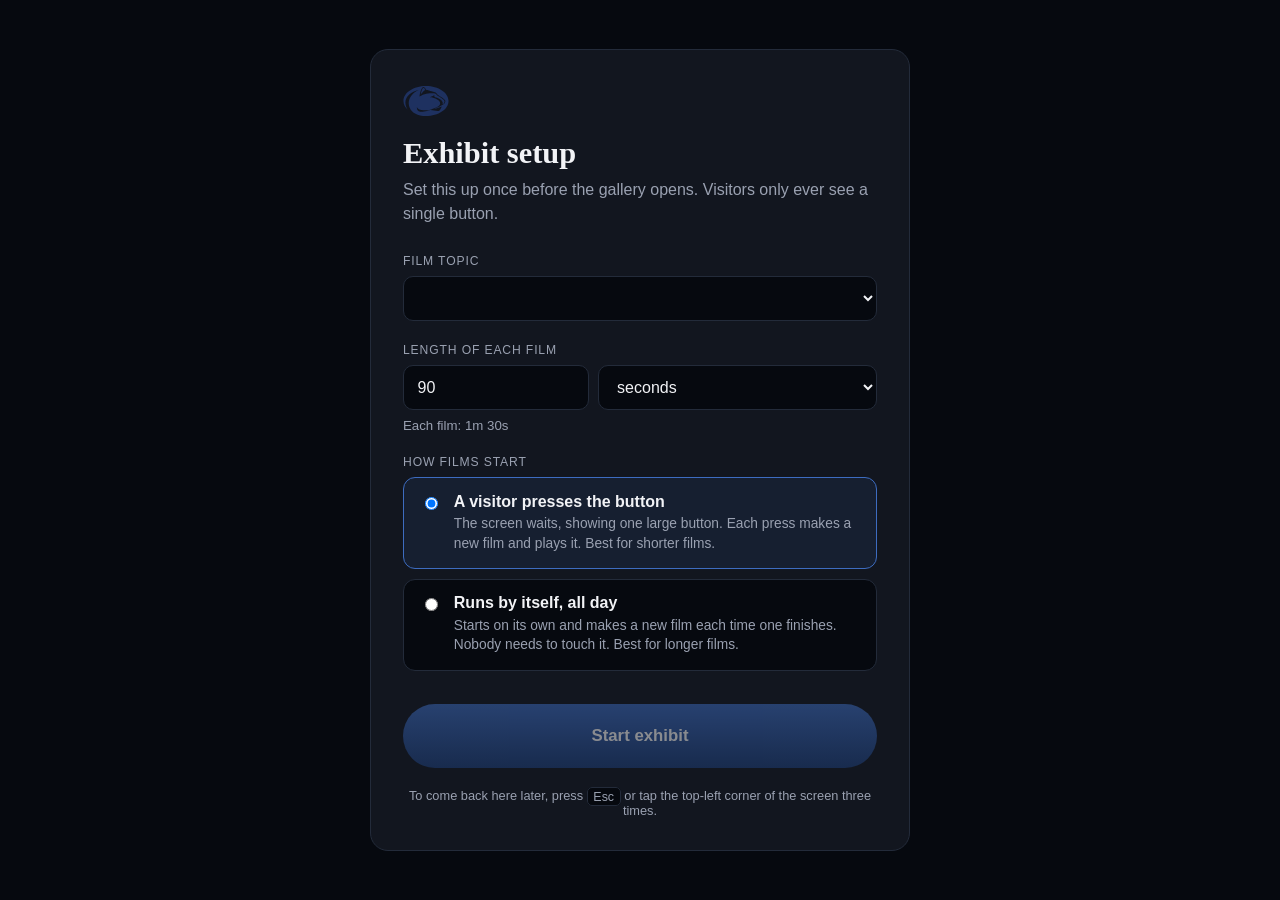
==== web/frontend/exhibit.html @ 53cdd90f "Add exhibit mode: a gallery view at /exhibit The console at / is a researcher's instrument - two dro" ====
<!DOCTYPE html>
<html lang="en">
<head>
  <meta charset="UTF-8" />
  <meta name="viewport" content="width=device-width, initial-scale=1.0, viewport-fit=cover" />
  <title>Dynamic Documentary Engine — Exhibit</title>
  <link rel="stylesheet" href="exhibit.css" />
</head>
<body>

  <!-- ================================================================
       SETUP — staff only. Choose the topic and length once, then start.
       Never seen again until someone deliberately exits the exhibit.
       ================================================================ -->
  <section id="setup" class="setup">
    <div class="setup-card">
      <img class="setup-logo" src="psu-logo.svg" alt="Pennsylvania State University" />
      <h1>Exhibit setup</h1>
      <p class="setup-sub">
        Set this up once before the gallery opens. Visitors only ever see a
        single button.
      </p>

      <label class="setup-field">
        <span class="setup-label">Film topic</span>
        <select id="setup-collection"></select>
      </label>
      <p id="setup-collection-hint" class="setup-hint hidden"></p>

      <label class="setup-field">
        <span class="setup-label">Length of each film</span>
        <span class="setup-duration">
          <input type="number" id="setup-duration" min="1" max="36000" step="1" value="90" />
          <select id="setup-unit">
            <option value="seconds">seconds</option>
            <option value="minutes">minutes</option>
          </select>
        </span>
      </label>
      <p id="setup-duration-hint" class="setup-hint muted"></p>

      <fieldset class="setup-field setup-modes">
        <legend class="setup-label">How films start</legend>

        <label class="mode-option">
          <input type="radio" name="exhibit-mode" value="visitor" checked />
          <span class="mode-body">
            <span class="mode-name">A visitor presses the button</span>
            <span class="mode-desc">
              The screen waits, showing one large button. Each press makes a
              new film and plays it. Best for shorter films.
            </span>
          </span>
        </label>

        <label class="mode-option">
          <input type="radio" name="exhibit-mode" value="continuous" />
          <span class="mode-body">
            <span class="mode-name">Runs by itself, all day</span>
            <span class="mode-desc">
              Starts on its own and makes a new film each time one finishes.
              Nobody needs to touch it. Best for longer films.
            </span>
          </span>
        </label>
      </fieldset>

      <button id="setup-start" type="button" class="setup-start">Start exhibit</button>

      <p class="setup-foot">
        To come back here later, press <kbd>Esc</kbd> or tap the top-left
        corner of the screen three times.
      </p>
    </div>
  </section>

  <!-- ================================================================
       EXHIBIT — what the public sees. One state visible at a time.
       ================================================================ -->
  <main id="stage" class="stage hidden">

    <!-- Waiting for a visitor. -->
    <section id="attract" class="panel attract hidden">
      <div class="attract-inner">
        <p class="attract-eyebrow">Pennsylvania State University · College of IST</p>
        <h1 class="attract-title">Dynamic Documentary Engine</h1>
        <p class="attract-tagline">
          No two films are the same. Press the button and one will be made
          for you, right now.
        </p>
        <button id="make-btn" type="button" class="make-btn">
          <span class="make-btn-label">Make my film</span>
        </button>
      </div>
    </section>

    <!-- Building the film. -->
    <section id="working" class="panel working hidden">
      <div class="working-inner">
        <h2 class="working-title">Making your film…</h2>
        <p id="working-detail" class="working-detail">Choosing the shots</p>
        <div class="progress-track" role="progressbar" aria-labelledby="working-detail"
             aria-valuemin="0" aria-valuemax="100" aria-valuenow="0" id="progress-bar">
          <div id="progress-fill" class="progress-fill"></div>
        </div>
        <p class="working-note">Every film is assembled from scratch. This takes a moment.</p>
        <button id="working-cancel" type="button" class="ghost-btn">Stop</button>
      </div>
    </section>

    <!-- Playing. Video fills the screen. -->
    <section id="screening" class="panel screening hidden">
      <video id="exhibit-player" playsinline></video>
      <div id="screening-overlay" class="screening-overlay">
        <button id="replay-btn" type="button" class="ghost-btn">Play again</button>
        <button id="another-btn" type="button" class="ghost-btn">Make another</button>
      </div>
    </section>

    <!-- Something went wrong. Never leaves the wall blank. -->
    <section id="failure" class="panel failure hidden">
      <div class="failure-inner">
        <h2>That film didn't finish</h2>
        <p id="failure-detail" class="failure-detail"></p>
        <button id="retry-btn" type="button" class="make-btn">Try again</button>
      </div>
    </section>

    <!-- Invisible corner target: three taps returns to setup. -->
    <button id="escape-hatch" class="escape-hatch" type="button"
            aria-label="Exhibit settings"></button>
  </main>

  <script src="exhibit.js"></script>
</body>
</html>
---- web/frontend/exhibit.css ----
/* ==========================================================================
   exhibit.css — gallery/kiosk view
   --------------------------------------------------------------------------
   Deliberately not a variant of style.css. The console is read at desk
   distance by someone who knows the system; this is read across a room by
   someone who has never seen it. Everything here is bigger, darker, and
   carries far less on screen at once.

   Dark only, on purpose: a bright screen in a dim gallery is a lamp, and
   the film itself should be the brightest thing in the room.
   ========================================================================== */

:root {
  --bg: #06090f;
  --surface: #12161f;
  --border: #232b3a;
  --text: #f2f3f6;
  --muted: #9aa1b1;
  --accent: #1e407c;
  --accent-bright: #3d6cc0;
  --danger: #e03e44;

  --serif: Georgia, "Times New Roman", serif;
  --sans: -apple-system, BlinkMacSystemFont, "Segoe UI", Helvetica, Arial, sans-serif;

  /* Comfortably above the 44px accessible minimum — this is a touchscreen
     that strangers use once, standing up. */
  --touch-min: 64px;
}

* { box-sizing: border-box; }

html, body {
  margin: 0;
  height: 100%;
  background: var(--bg);
  color: var(--text);
  font-family: var(--sans);
  -webkit-font-smoothing: antialiased;
}

body { overflow: hidden; }          /* a kiosk never scrolls */

.hidden { display: none !important; }

/* ==========================================================================
   Setup — staff-facing, so it can look like an ordinary form
   ========================================================================== */

.setup {
  height: 100%;
  overflow-y: auto;
  display: flex;
  align-items: center;
  justify-content: center;
  padding: 2rem 1.25rem;
}

.setup-card {
  width: 100%;
  max-width: 540px;
  background: var(--surface);
  border: 1px solid var(--border);
  border-radius: 18px;
  padding: 2.25rem 2rem 2rem;
}

.setup-logo { width: 46px; height: auto; display: block; margin-bottom: 1.25rem; }

.setup h1 {
  font-family: var(--serif);
  font-size: 1.9rem;
  margin: 0 0 0.4rem;
}

.setup-sub { color: var(--muted); margin: 0 0 1.75rem; line-height: 1.5; }

.setup-field { display: block; margin-bottom: 1.4rem; }

.setup-label {
  display: block;
  font-size: 0.76rem;
  text-transform: uppercase;
  letter-spacing: 0.07em;
  color: var(--muted);
  margin-bottom: 0.5rem;
}

.setup select,
.setup input[type="number"] {
  background: var(--bg);
  border: 1px solid var(--border);
  border-radius: 10px;
  color: var(--text);
  font-size: 1rem;
  padding: 0.75rem 0.85rem;
  width: 100%;
  font-family: inherit;
}

.setup select:focus,
.setup input[type="number"]:focus {
  outline: none;
  border-color: var(--accent-bright);
}

.setup-duration { display: flex; gap: 0.6rem; }
.setup-duration input[type="number"] { flex: 1 1 40%; }
.setup-duration select { flex: 1 1 60%; }

.setup-hint { font-size: 0.83rem; margin: -0.9rem 0 1.4rem; color: var(--danger); }
.setup-hint.muted { color: var(--muted); }

.setup-modes { border: none; padding: 0; margin: 0 0 1.5rem; }
.setup-modes legend { padding: 0; }

.mode-option {
  display: flex;
  gap: 0.8rem;
  align-items: flex-start;
  background: var(--bg);
  border: 1px solid var(--border);
  border-radius: 12px;
  padding: 0.9rem 1rem;
  margin-bottom: 0.6rem;
  cursor: pointer;
  transition: border-color 0.15s ease;
}

.mode-option:hover { border-color: var(--accent-bright); }
.mode-option:has(input:checked) { border-color: var(--accent-bright); background: rgba(61, 108, 192, 0.1); }
.mode-option input { margin-top: 0.25rem; flex: none; }
.mode-body { display: flex; flex-direction: column; gap: 0.2rem; }
.mode-name { font-weight: 600; }
.mode-desc { color: var(--muted); font-size: 0.86rem; line-height: 1.45; }

.setup-start {
  width: 100%;
  min-height: var(--touch-min);
  background: linear-gradient(180deg, var(--accent-bright), var(--accent));
  color: #fff;
  border: none;
  border-radius: 999px;
  font-size: 1.05rem;
  font-weight: 600;
  font-family: inherit;
  cursor: pointer;
}

.setup-start:hover { filter: brightness(1.08); }
.setup-start:disabled { opacity: 0.5; cursor: default; filter: none; }

.setup-foot { color: var(--muted); font-size: 0.8rem; margin: 1.25rem 0 0; text-align: center; }

kbd {
  background: var(--bg);
  border: 1px solid var(--border);
  border-radius: 5px;
  padding: 0.1rem 0.35rem;
  font-family: inherit;
  font-size: 0.78rem;
}

/* ==========================================================================
   Stage — the public view. One panel visible at a time, each filling
   the screen so there is never a question of where to look.
   ========================================================================== */

.stage { position: relative; height: 100%; }

.panel {
  position: absolute;
  inset: 0;
  display: flex;
  align-items: center;
  justify-content: center;
  padding: 4vmin;
  text-align: center;
}

/* --- Attract ------------------------------------------------------------ */

.attract-inner { max-width: 30ch; }

.attract-eyebrow {
  font-size: clamp(0.7rem, 1.4vmin, 0.95rem);
  letter-spacing: 0.14em;
  text-transform: uppercase;
  color: var(--muted);
  margin: 0 0 2vmin;
}

.attract-title {
  font-family: var(--serif);
  /* Scales with the display so it reads the same on a laptop and a
     wall-mounted screen without hand-tuned breakpoints. */
  font-size: clamp(2rem, 7vmin, 5.5rem);
  line-height: 1.05;
  margin: 0 0 2.5vmin;
}

.attract-tagline {
  font-size: clamp(1rem, 2.3vmin, 1.6rem);
  line-height: 1.5;
  color: var(--muted);
  margin: 0 0 6vmin;
}

.make-btn {
  min-height: max(var(--touch-min), 11vmin);
  padding: 0 clamp(2rem, 5vmin, 4.5rem);
  background: linear-gradient(180deg, var(--accent-bright), var(--accent));
  color: #fff;
  border: none;
  border-radius: 999px;
  font-family: inherit;
  font-size: clamp(1.05rem, 2.6vmin, 2rem);
  font-weight: 600;
  cursor: pointer;
  box-shadow: 0 1.5vmin 4vmin -1.5vmin rgba(61, 108, 192, 0.75);
  /* Slow, calm pulse — an invitation across a room, not an alarm. */
  animation: breathe 3.4s ease-in-out infinite;
}

.make-btn:hover { filter: brightness(1.1); }
.make-btn:active { transform: scale(0.98); }

@keyframes breathe {
  0%, 100% { transform: scale(1); }
  50%      { transform: scale(1.035); }
}

/* Respect a reduced-motion preference — the pulse is decoration. */
@media (prefers-reduced-motion: reduce) {
  .make-btn { animation: none; }
}

/* --- Working ------------------------------------------------------------ */

.working-inner { max-width: 34ch; width: 100%; }

.working-title {
  font-family: var(--serif);
  font-size: clamp(1.6rem, 5vmin, 3.4rem);
  margin: 0 0 1.5vmin;
}

.working-detail {
  font-size: clamp(0.95rem, 2.1vmin, 1.4rem);
  color: var(--muted);
  margin: 0 0 4vmin;
  min-height: 1.5em;              /* no reflow as the text changes */
}

.progress-track {
  height: 0.9vmin;
  min-height: 6px;
  background: var(--surface);
  border-radius: 999px;
  overflow: hidden;
  margin-bottom: 3vmin;
}

.progress-fill {
  height: 100%;
  width: 0%;
  background: linear-gradient(90deg, var(--accent), var(--accent-bright));
  border-radius: 999px;
  transition: width 0.4s ease;
}

.working-note {
  color: var(--muted);
  font-size: clamp(0.8rem, 1.6vmin, 1rem);
  margin: 0 0 4vmin;
}

.ghost-btn {
  min-height: var(--touch-min);
  padding: 0 2rem;
  background: transparent;
  border: 1px solid var(--border);
  border-radius: 999px;
  color: var(--muted);
  font-family: inherit;
  font-size: clamp(0.9rem, 1.8vmin, 1.1rem);
  cursor: pointer;
  transition: color 0.15s ease, border-color 0.15s ease;
}

.ghost-btn:hover { color: var(--text); border-color: var(--muted); }

/* --- Screening ---------------------------------------------------------- */

.screening { padding: 0; background: #000; }

#exhibit-player {
  width: 100%;
  height: 100%;
  object-fit: contain;            /* never crop the film to fill the frame */
  background: #000;
}

/* Controls sit over the film and fade out, so the piece plays clean but a
   visitor can still act without hunting for anything. */
.screening-overlay {
  position: absolute;
  bottom: 0; left: 0; right: 0;
  display: flex;
  gap: 1rem;
  justify-content: center;
  padding: 3vmin;
  background: linear-gradient(180deg, transparent, rgba(0, 0, 0, 0.75));
  opacity: 0;
  transition: opacity 0.35s ease;
  pointer-events: none;
}

.screening-overlay.visible { opacity: 1; pointer-events: auto; }
.screening-overlay .ghost-btn { border-color: rgba(255, 255, 255, 0.35); color: #fff; }

/* --- Failure ------------------------------------------------------------ */

.failure-inner { max-width: 32ch; }
.failure-inner h2 {
  font-family: var(--serif);
  font-size: clamp(1.5rem, 4.5vmin, 3rem);
  margin: 0 0 1.5vmin;
}
.failure-detail {
  color: var(--muted);
  font-size: clamp(0.95rem, 2vmin, 1.3rem);
  line-height: 1.5;
  margin: 0 0 5vmin;
}

/* --- Escape hatch ------------------------------------------------------- */

/* Invisible, but a real button so it's reachable by keyboard too. Three
   taps to leave — one stray touch shouldn't drop a visitor into settings. */
.escape-hatch {
  position: absolute;
  top: 0; left: 0;
  width: 12vmin;
  height: 12vmin;
  min-width: 64px;
  min-height: 64px;
  background: transparent;
  border: none;
  cursor: default;
  opacity: 0;
}

.escape-hatch:focus-visible {
  opacity: 1;
  outline: 2px solid var(--accent-bright);
}
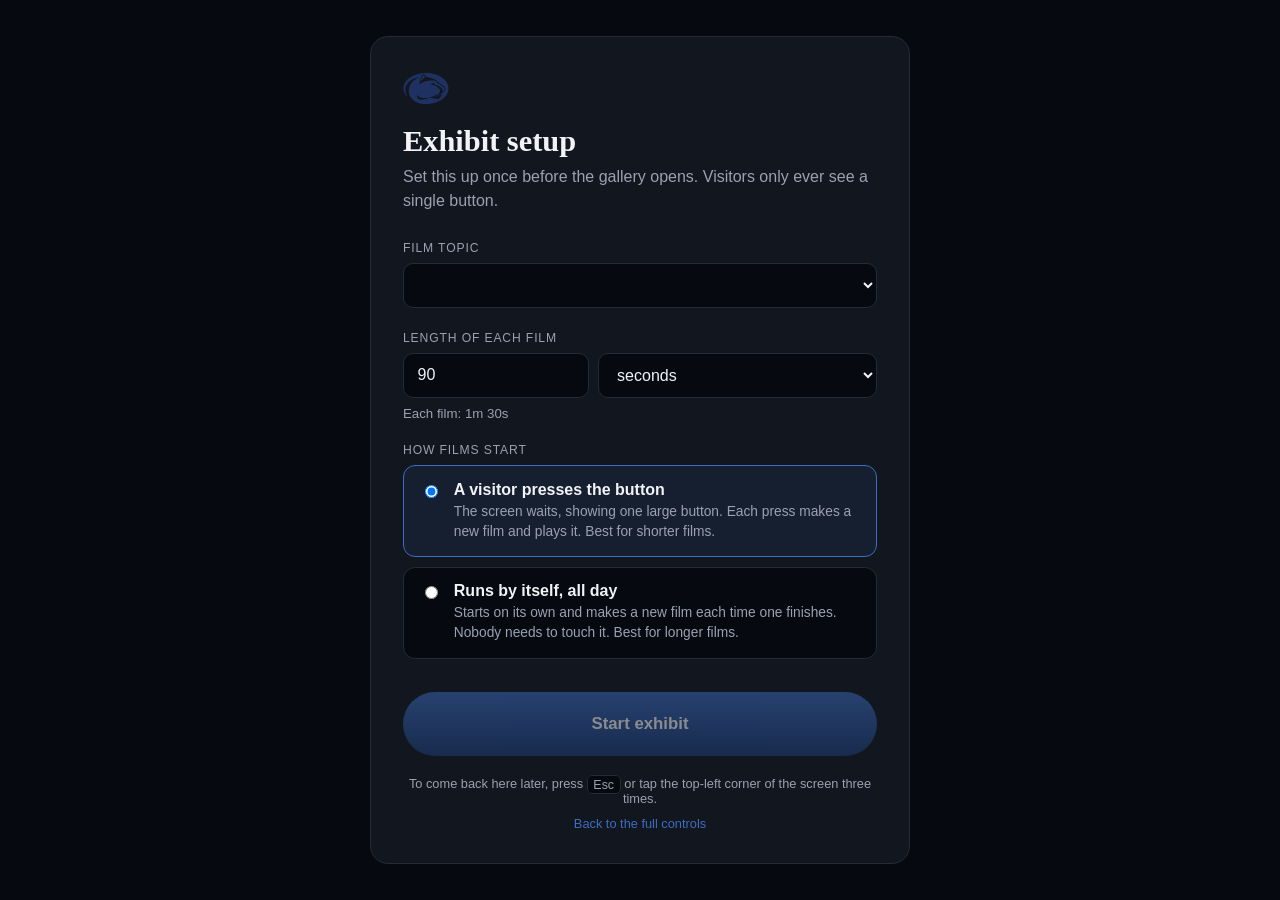
==== commit 2d2a54c1: "Add pause to the exhibit view, and a way to reach it from the console Two gaps in the exhibit view. " ====
--- a/web/frontend/exhibit.html
+++ b/web/frontend/exhibit.html
@@ -71,6 +71,9 @@
         To come back here later, press <kbd>Esc</kbd> or tap the top-left
         corner of the screen three times.
       </p>
+      <p class="setup-foot">
+        <a class="setup-back" href="/">Back to the full controls</a>
+      </p>
     </div>
   </section>
 
@@ -112,7 +115,9 @@
     <section id="screening" class="panel screening hidden">
       <video id="exhibit-player" playsinline></video>
       <div id="screening-overlay" class="screening-overlay">
-        <button id="replay-btn" type="button" class="ghost-btn">Play again</button>
+        <button id="pause-btn" type="button" class="ghost-btn primary-ghost">Pause</button>
+        <span id="time-readout" class="time-readout" aria-live="off"></span>
+        <button id="replay-btn" type="button" class="ghost-btn">Start over</button>
         <button id="another-btn" type="button" class="ghost-btn">Make another</button>
       </div>
     </section>
--- a/web/frontend/exhibit.css
+++ b/web/frontend/exhibit.css
@@ -151,6 +151,9 @@
 .setup-start:disabled { opacity: 0.5; cursor: default; filter: none; }
 
 .setup-foot { color: var(--muted); font-size: 0.8rem; margin: 1.25rem 0 0; text-align: center; }
+.setup-foot + .setup-foot { margin-top: 0.6rem; }
+.setup-back { color: var(--accent-bright); text-decoration: none; }
+.setup-back:hover { text-decoration: underline; }
 
 kbd {
   background: var(--bg);
@@ -319,6 +322,31 @@
 .screening-overlay.visible { opacity: 1; pointer-events: auto; }
 .screening-overlay .ghost-btn { border-color: rgba(255, 255, 255, 0.35); color: #fff; }
 
+/* Pause is the control someone reaches for first, so it's filled rather
+   than outlined like the two secondary actions beside it. */
+.screening-overlay .primary-ghost {
+  background: rgba(255, 255, 255, 0.16);
+  border-color: rgba(255, 255, 255, 0.55);
+  font-weight: 600;
+  min-width: 9rem;
+}
+
+.screening-overlay .primary-ghost:hover { background: rgba(255, 255, 255, 0.26); }
+
+.time-readout {
+  align-self: center;
+  color: rgba(255, 255, 255, 0.75);
+  font-size: clamp(0.85rem, 1.7vmin, 1.05rem);
+  font-variant-numeric: tabular-nums;   /* no jitter as the digits tick */
+  min-width: 8ch;
+  text-align: center;
+}
+
+/* Paused is a held state, not a passing one — the controls stay up so the
+   way back is always visible, and the film reads as deliberately stopped
+   rather than broken. */
+.screening.is-paused .screening-overlay { opacity: 1; pointer-events: auto; }
+
 /* --- Failure ------------------------------------------------------------ */
 
 .failure-inner { max-width: 32ch; }
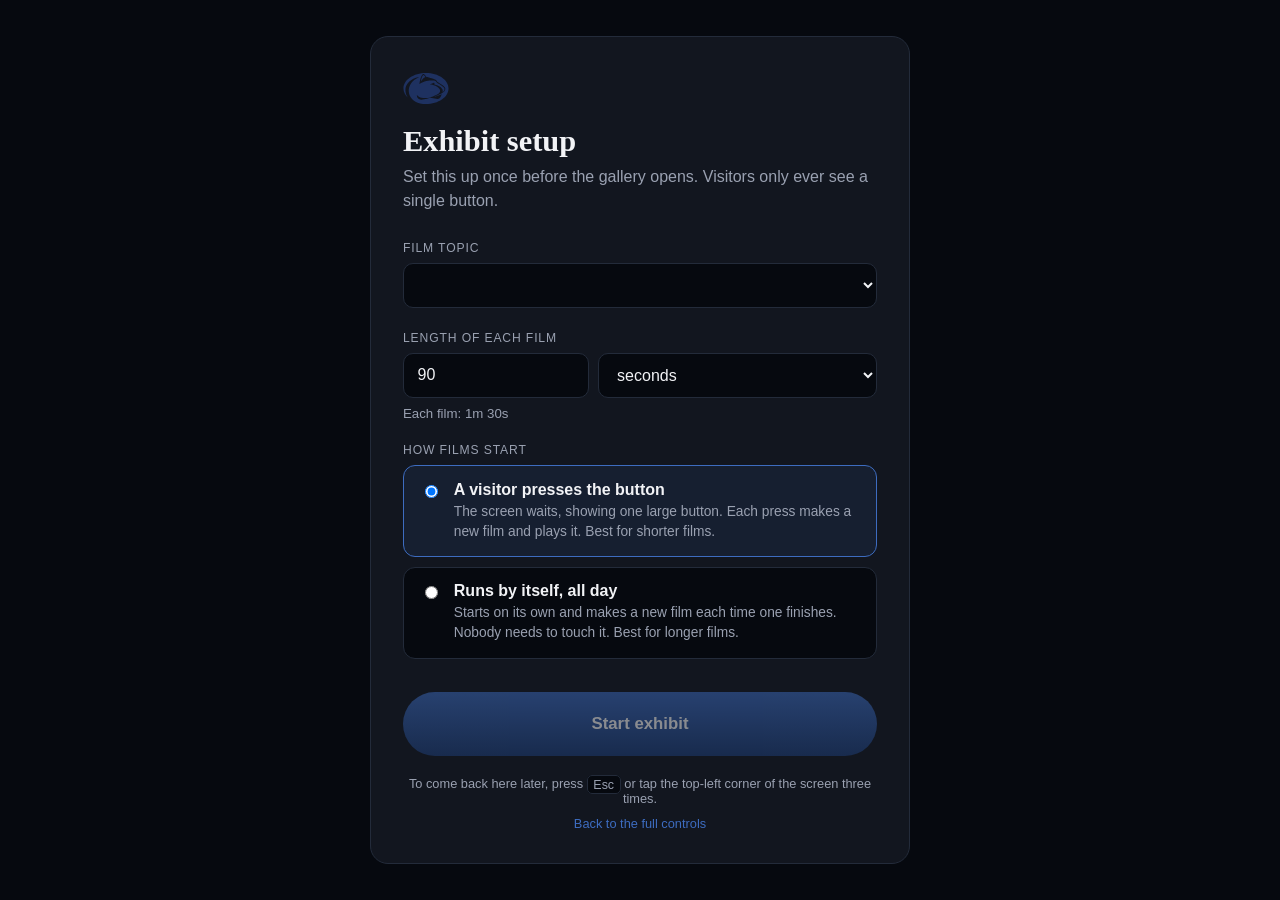
==== commit 16ce9d6b: "Draft memory triggers: date, season and weather context Dr. Campbell's contextualizing idea: let the" ====
--- a/web/frontend/exhibit.html
+++ b/web/frontend/exhibit.html
@@ -64,6 +64,25 @@
           </span>
         </label>
       </fieldset>
+
+      <label class="setup-field">
+        <span class="setup-label">Memory triggers</span>
+        <select id="setup-context">
+          <option value="off">Off</option>
+          <option value="on">On — use today's date and season</option>
+        </select>
+      </label>
+      <label class="setup-field" id="setup-weather-field">
+        <span class="setup-label">Today's weather</span>
+        <select id="setup-weather">
+          <option value="">Not set</option>
+        </select>
+      </label>
+      <p id="setup-context-hint" class="setup-hint muted">
+        Clips tagged with a matching date, season or weather are favoured,
+        and the best match always appears. The date follows the calendar on
+        its own; set the weather each morning.
+      </p>
 
       <button id="setup-start" type="button" class="setup-start">Start exhibit</button>
 
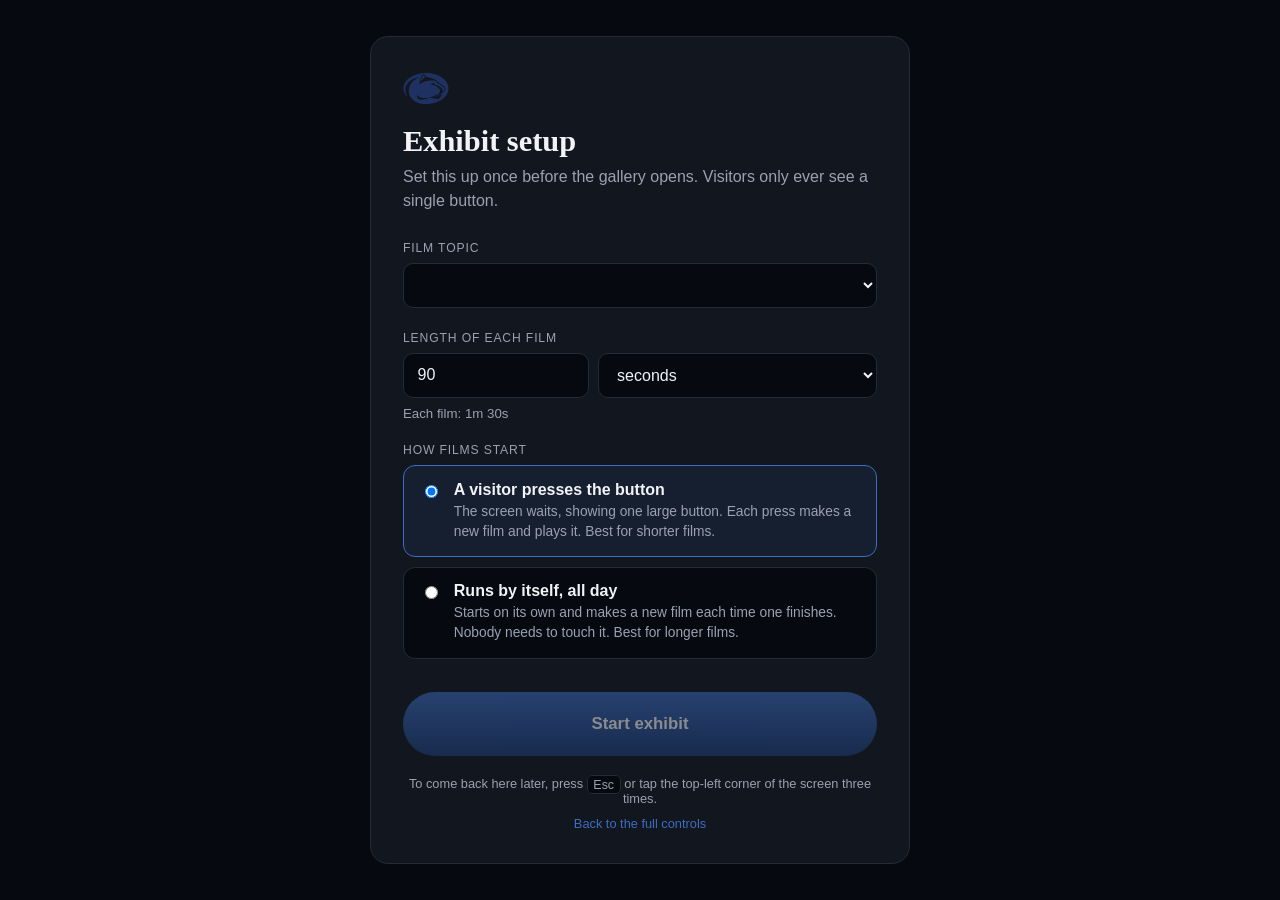
==== commit 2707e035: "Make the Clip library a table and drop weather From the October meeting: Dr. Campbell approved a tab" ====
--- a/web/frontend/exhibit.html
+++ b/web/frontend/exhibit.html
@@ -72,16 +72,14 @@
           <option value="on">On — use today's date and season</option>
         </select>
       </label>
-      <label class="setup-field" id="setup-weather-field">
-        <span class="setup-label">Today's weather</span>
-        <select id="setup-weather">
-          <option value="">Not set</option>
-        </select>
+      <label class="setup-field" id="setup-cue-field">
+        <span class="setup-label">Today's cue (optional)</span>
+        <input type="text" id="setup-cue" placeholder="e.g. 1252nd, Camp Swift" autocomplete="off" />
       </label>
       <p id="setup-context-hint" class="setup-hint muted">
-        Clips tagged with a matching date, season or weather are favoured,
-        and the best match always appears. The date follows the calendar on
-        its own; set the weather each morning.
+        Clips labelled with today's date or season are favoured, and the best
+        match always appears. The date follows the computer's calendar on its
+        own, so a long-running exhibit rolls over by itself.
       </p>
 
       <button id="setup-start" type="button" class="setup-start">Start exhibit</button>
--- a/web/frontend/exhibit.css
+++ b/web/frontend/exhibit.css
@@ -87,6 +87,7 @@
 }
 
 .setup select,
+.setup input[type="text"],
 .setup input[type="number"] {
   background: var(--bg);
   border: 1px solid var(--border);
@@ -99,6 +100,7 @@
 }
 
 .setup select:focus,
+.setup input[type="text"]:focus,
 .setup input[type="number"]:focus {
   outline: none;
   border-color: var(--accent-bright);
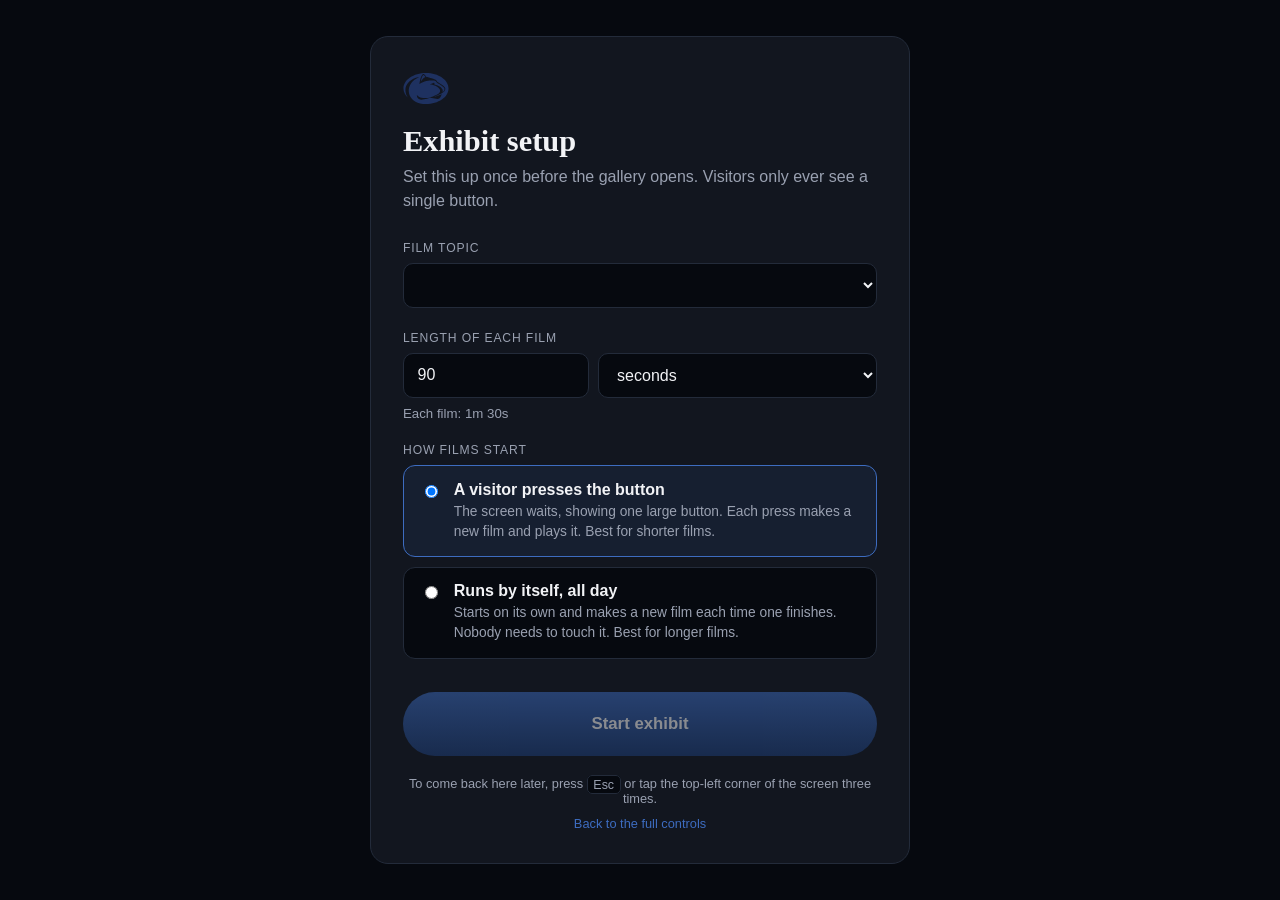
==== commit 09cff320: "Let clip labels lead the film and add an Ownership column Dr. Campbell's late-October test showed me" ====
--- a/web/frontend/exhibit.html
+++ b/web/frontend/exhibit.html
@@ -68,8 +68,8 @@
       <label class="setup-field">
         <span class="setup-label">Memory triggers</span>
         <select id="setup-context">
-          <option value="off">Off</option>
-          <option value="on">On — use today's date and season</option>
+          <option value="on" selected>On — use today's date and season</option>
+          <option value="off">Off — a fully random film</option>
         </select>
       </label>
       <label class="setup-field" id="setup-cue-field">
@@ -77,9 +77,10 @@
         <input type="text" id="setup-cue" placeholder="e.g. 1252nd, Camp Swift" autocomplete="off" />
       </label>
       <p id="setup-context-hint" class="setup-hint muted">
-        Clips labelled with today's date or season are favoured, and the best
-        match always appears. The date follows the computer's calendar on its
-        own, so a long-running exhibit rolls over by itself.
+        Each film opens on the clip labelled closest to today's date or season;
+        other matching clips follow, then clips sharing a person, place, tag or
+        mood. The date follows the computer's calendar on its own, so a
+        long-running exhibit rolls over by itself.
       </p>
 
       <button id="setup-start" type="button" class="setup-start">Start exhibit</button>
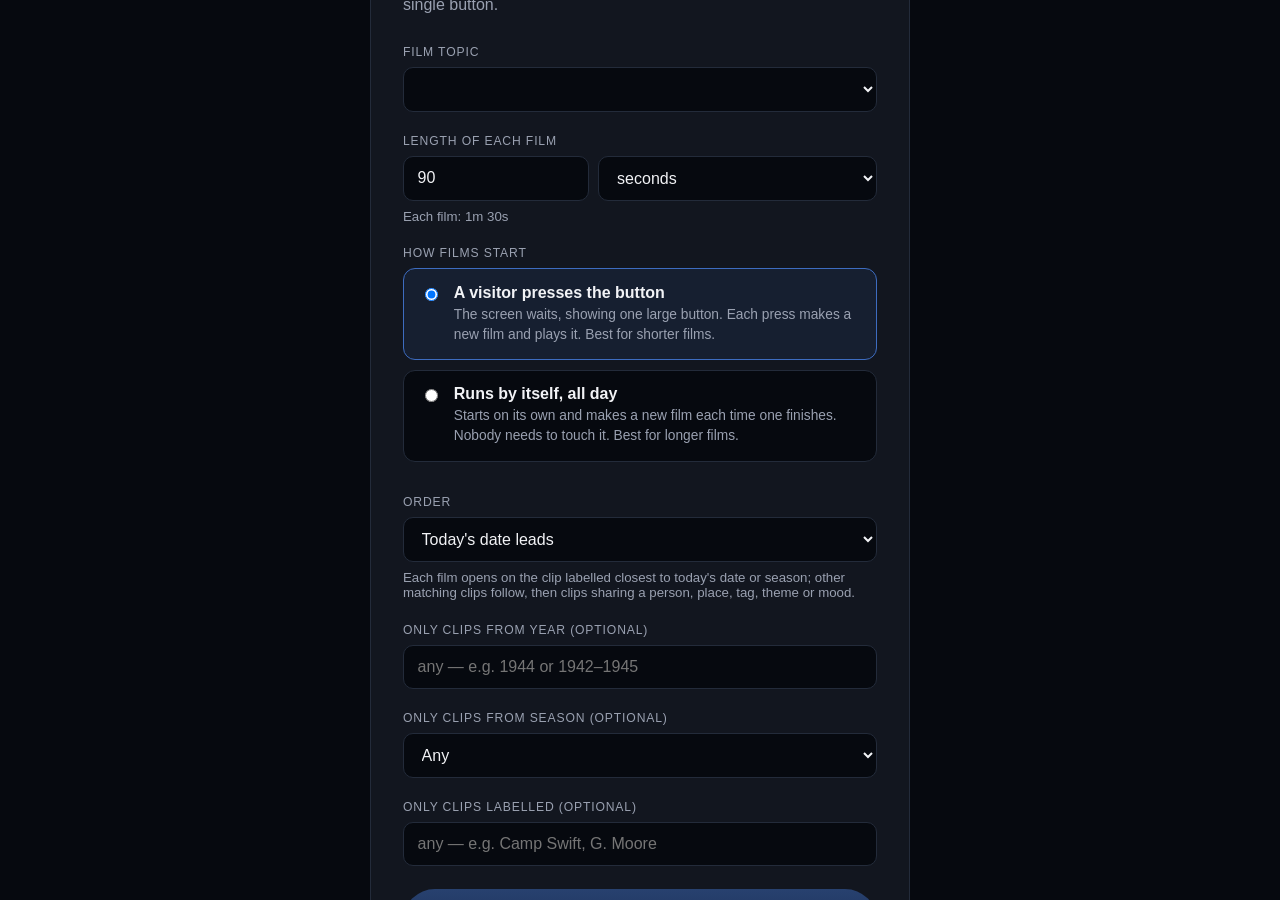
==== commit a04a5ccb: "Order films by their clips' dates and filter by year, season or label A film can now be put in date " ====
--- a/web/frontend/exhibit.html
+++ b/web/frontend/exhibit.html
@@ -66,22 +66,28 @@
       </fieldset>
 
       <label class="setup-field">
-        <span class="setup-label">Memory triggers</span>
-        <select id="setup-context">
-          <option value="on" selected>On — use today's date and season</option>
-          <option value="off">Off — a fully random film</option>
+        <span class="setup-label">Order</span>
+        <select id="setup-order">
+          <option value="today" selected>Today's date leads</option>
+          <option value="contrast">Random contrast</option>
         </select>
       </label>
-      <label class="setup-field" id="setup-cue-field">
-        <span class="setup-label">Today's cue (optional)</span>
-        <input type="text" id="setup-cue" placeholder="e.g. 1252nd, Camp Swift" autocomplete="off" />
+      <p id="setup-order-hint" class="setup-hint muted"></p>
+      <label class="setup-field">
+        <span class="setup-label">Only clips from year (optional)</span>
+        <input type="text" id="setup-years" placeholder="any — e.g. 1944 or 1942–1945" autocomplete="off" />
       </label>
-      <p id="setup-context-hint" class="setup-hint muted">
-        Each film opens on the clip labelled closest to today's date or season;
-        other matching clips follow, then clips sharing a person, place, tag or
-        mood. The date follows the computer's calendar on its own, so a
-        long-running exhibit rolls over by itself.
-      </p>
+      <p id="setup-years-hint" class="setup-hint hidden">Type a year such as 1944, or a range such as 1942–1945.</p>
+      <label class="setup-field">
+        <span class="setup-label">Only clips from season (optional)</span>
+        <select id="setup-season">
+          <option value="">Any</option>
+        </select>
+      </label>
+      <label class="setup-field">
+        <span class="setup-label">Only clips labelled (optional)</span>
+        <input type="text" id="setup-labels" placeholder="any — e.g. Camp Swift, G. Moore" autocomplete="off" />
+      </label>
 
       <button id="setup-start" type="button" class="setup-start">Start exhibit</button>
 
